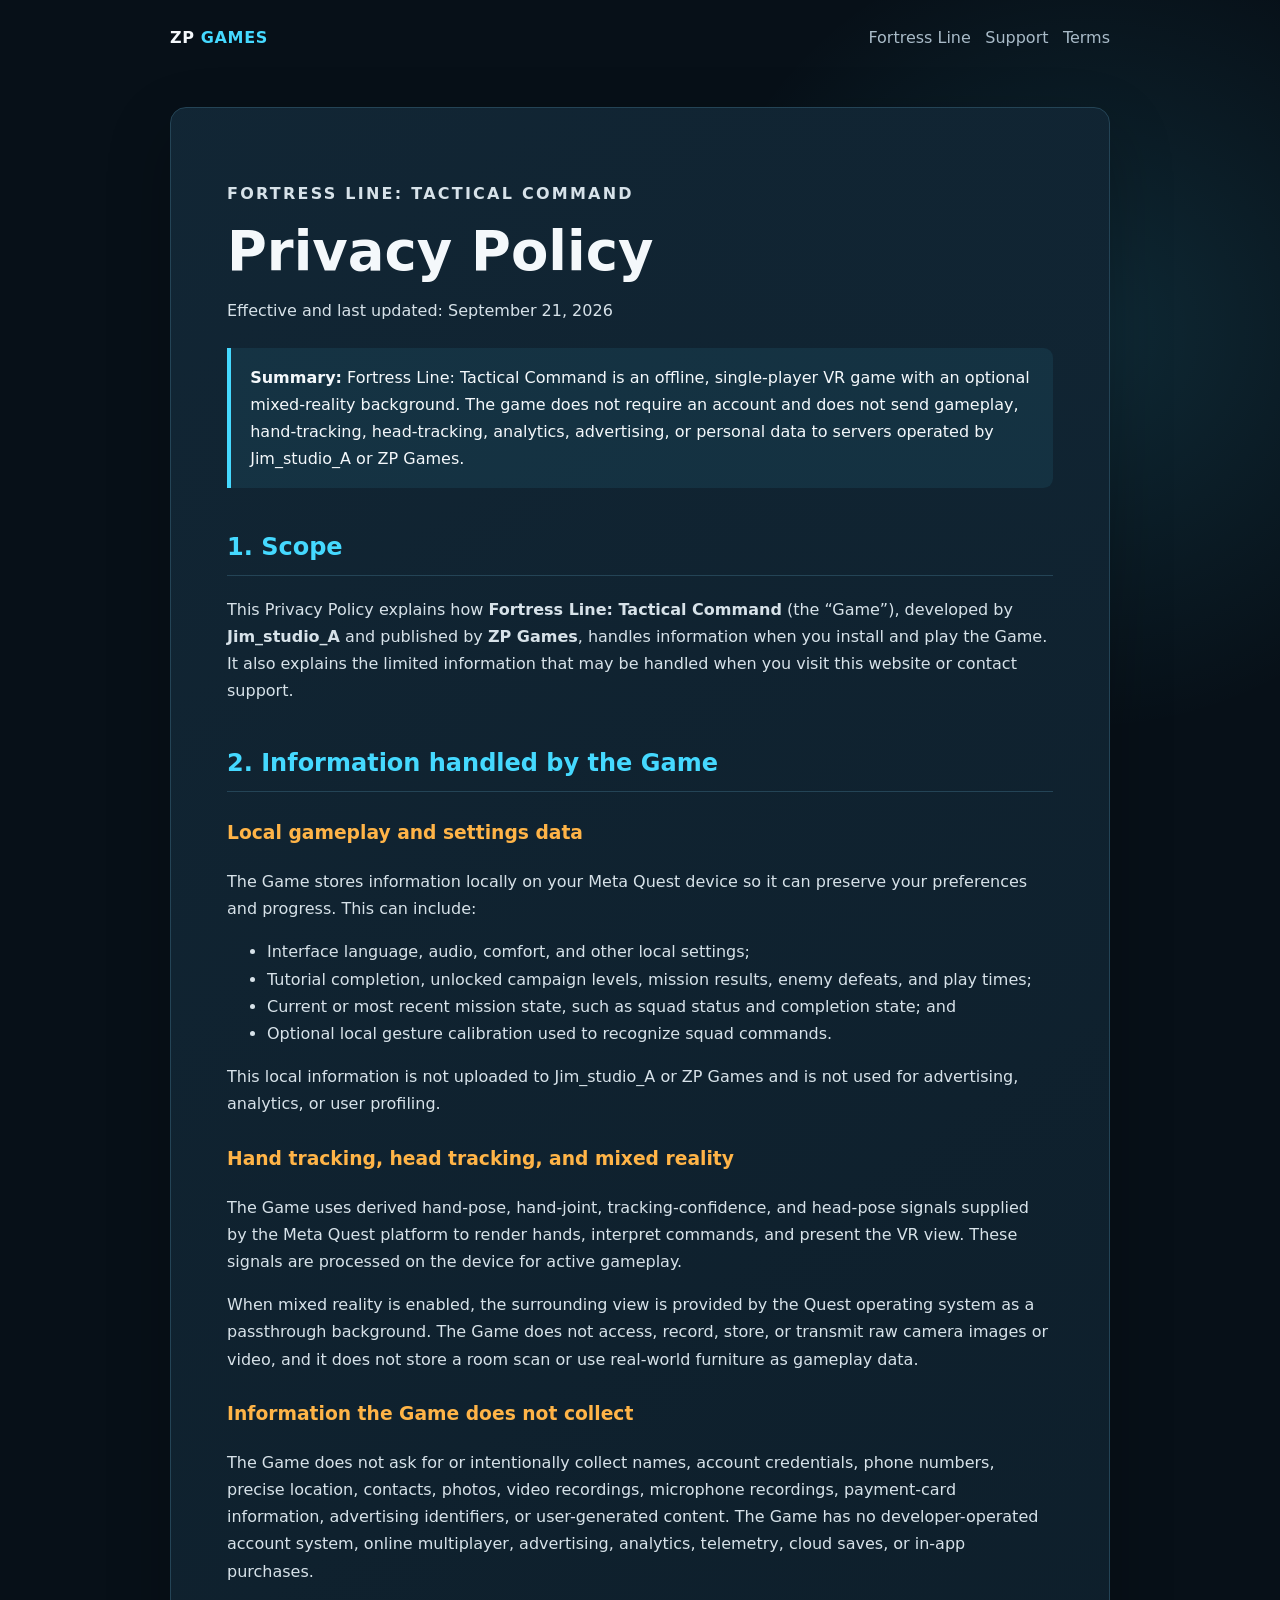
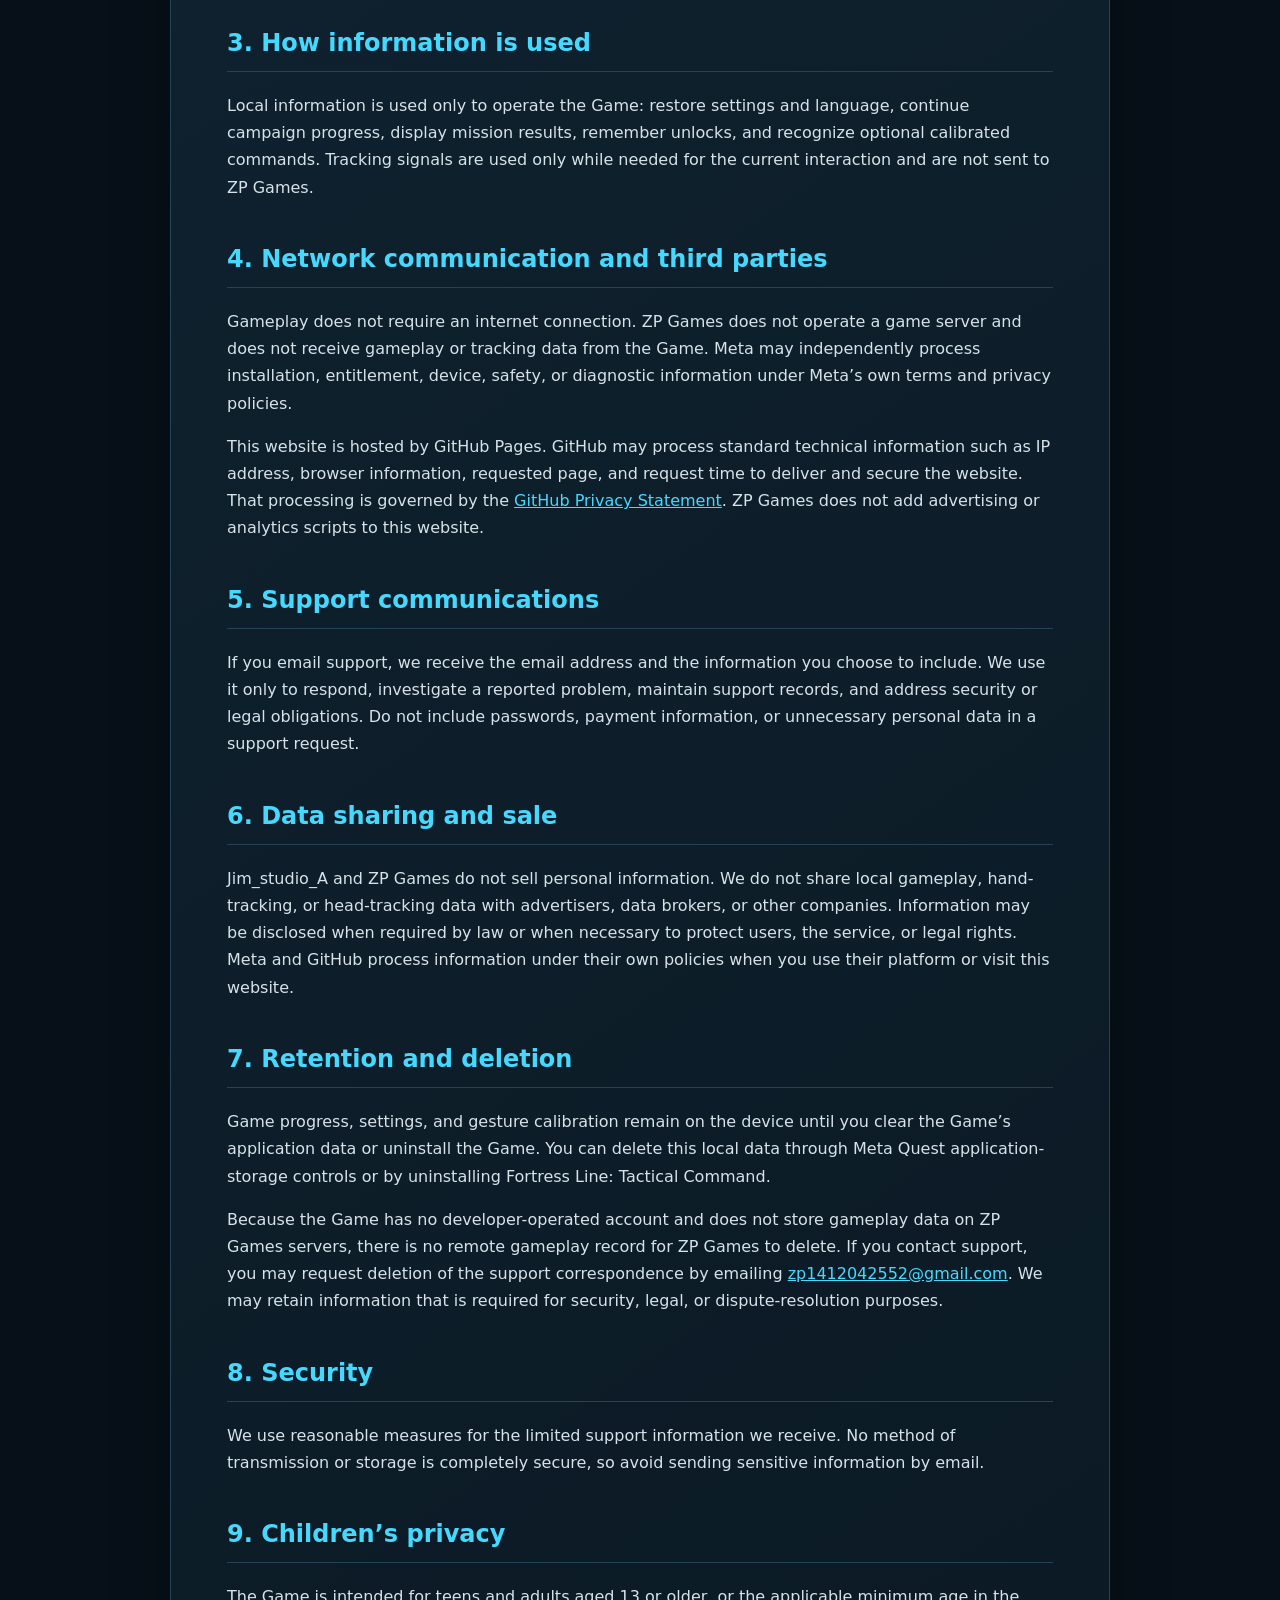
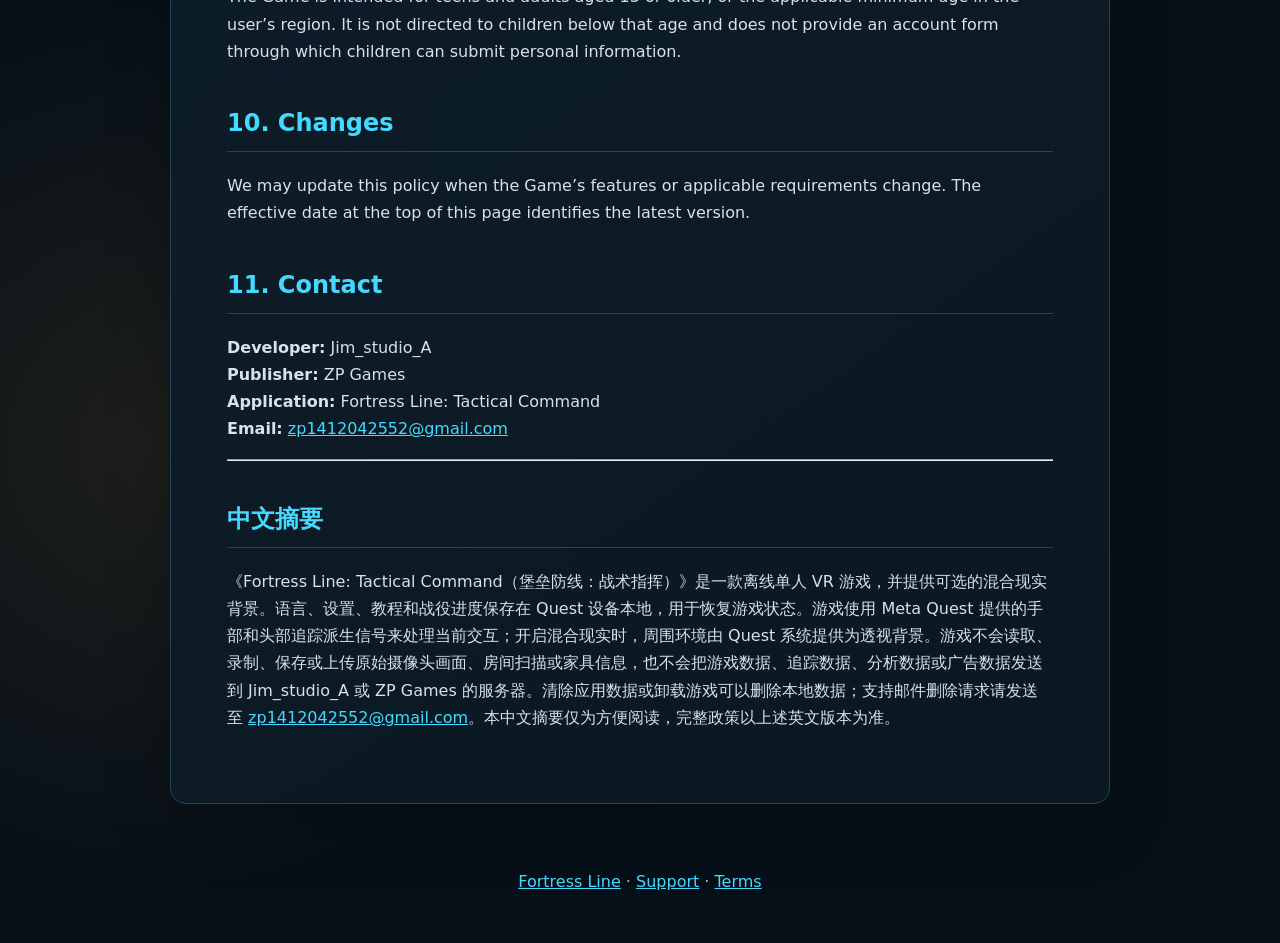
==== privacy-policy.html @ 0b3c32a4 "Add Fortress Line website and privacy policy" ====
<!doctype html>
<html lang="en">
<head>
    <meta charset="utf-8">
    <meta name="viewport" content="width=device-width, initial-scale=1">
    <meta name="description" content="Privacy Policy for Fortress Line: Tactical Command, developed by Jim_studio_A and published by ZP Games.">
    <title>Fortress Line Privacy Policy</title>
    <link rel="icon" href="favicon.svg" type="image/svg+xml">
    <link rel="stylesheet" href="styles.css">
</head>
<body>
    <header class="site-header">
        <a class="brand" href="index.html">ZP <span>GAMES</span></a>
        <nav aria-label="Fortress Line navigation">
            <a href="index.html">Fortress Line</a>
            <a href="support.html">Support</a>
            <a href="terms-of-service.html">Terms</a>
        </nav>
    </header>
    <main class="panel content">
        <p class="eyebrow">Fortress Line: Tactical Command</p>
        <h1>Privacy Policy</h1>
        <p class="meta">Effective and last updated: September 21, 2026</p>

        <div class="notice"><strong>Summary:</strong> Fortress Line: Tactical Command is an offline, single-player VR game with an optional mixed-reality background. The game does not require an account and does not send gameplay, hand-tracking, head-tracking, analytics, advertising, or personal data to servers operated by Jim_studio_A or ZP Games.</div>

        <h2>1. Scope</h2>
        <p>This Privacy Policy explains how <strong>Fortress Line: Tactical Command</strong> (the “Game”), developed by <strong>Jim_studio_A</strong> and published by <strong>ZP Games</strong>, handles information when you install and play the Game. It also explains the limited information that may be handled when you visit this website or contact support.</p>

        <h2>2. Information handled by the Game</h2>
        <h3>Local gameplay and settings data</h3>
        <p>The Game stores information locally on your Meta Quest device so it can preserve your preferences and progress. This can include:</p>
        <ul>
            <li>Interface language, audio, comfort, and other local settings;</li>
            <li>Tutorial completion, unlocked campaign levels, mission results, enemy defeats, and play times;</li>
            <li>Current or most recent mission state, such as squad status and completion state; and</li>
            <li>Optional local gesture calibration used to recognize squad commands.</li>
        </ul>
        <p>This local information is not uploaded to Jim_studio_A or ZP Games and is not used for advertising, analytics, or user profiling.</p>

        <h3>Hand tracking, head tracking, and mixed reality</h3>
        <p>The Game uses derived hand-pose, hand-joint, tracking-confidence, and head-pose signals supplied by the Meta Quest platform to render hands, interpret commands, and present the VR view. These signals are processed on the device for active gameplay.</p>
        <p>When mixed reality is enabled, the surrounding view is provided by the Quest operating system as a passthrough background. The Game does not access, record, store, or transmit raw camera images or video, and it does not store a room scan or use real-world furniture as gameplay data.</p>

        <h3>Information the Game does not collect</h3>
        <p>The Game does not ask for or intentionally collect names, account credentials, phone numbers, precise location, contacts, photos, video recordings, microphone recordings, payment-card information, advertising identifiers, or user-generated content. The Game has no developer-operated account system, online multiplayer, advertising, analytics, telemetry, cloud saves, or in-app purchases.</p>

        <h2>3. How information is used</h2>
        <p>Local information is used only to operate the Game: restore settings and language, continue campaign progress, display mission results, remember unlocks, and recognize optional calibrated commands. Tracking signals are used only while needed for the current interaction and are not sent to ZP Games.</p>

        <h2>4. Network communication and third parties</h2>
        <p>Gameplay does not require an internet connection. ZP Games does not operate a game server and does not receive gameplay or tracking data from the Game. Meta may independently process installation, entitlement, device, safety, or diagnostic information under Meta’s own terms and privacy policies.</p>
        <p>This website is hosted by GitHub Pages. GitHub may process standard technical information such as IP address, browser information, requested page, and request time to deliver and secure the website. That processing is governed by the <a href="https://docs.github.com/en/site-policy/privacy-policies/github-general-privacy-statement" target="_blank" rel="noopener noreferrer">GitHub Privacy Statement</a>. ZP Games does not add advertising or analytics scripts to this website.</p>

        <h2>5. Support communications</h2>
        <p>If you email support, we receive the email address and the information you choose to include. We use it only to respond, investigate a reported problem, maintain support records, and address security or legal obligations. Do not include passwords, payment information, or unnecessary personal data in a support request.</p>

        <h2>6. Data sharing and sale</h2>
        <p>Jim_studio_A and ZP Games do not sell personal information. We do not share local gameplay, hand-tracking, or head-tracking data with advertisers, data brokers, or other companies. Information may be disclosed when required by law or when necessary to protect users, the service, or legal rights. Meta and GitHub process information under their own policies when you use their platform or visit this website.</p>

        <h2>7. Retention and deletion</h2>
        <p>Game progress, settings, and gesture calibration remain on the device until you clear the Game’s application data or uninstall the Game. You can delete this local data through Meta Quest application-storage controls or by uninstalling Fortress Line: Tactical Command.</p>
        <p>Because the Game has no developer-operated account and does not store gameplay data on ZP Games servers, there is no remote gameplay record for ZP Games to delete. If you contact support, you may request deletion of the support correspondence by emailing <a href="mailto:zp1412042552@gmail.com">zp1412042552@gmail.com</a>. We may retain information that is required for security, legal, or dispute-resolution purposes.</p>

        <h2>8. Security</h2>
        <p>We use reasonable measures for the limited support information we receive. No method of transmission or storage is completely secure, so avoid sending sensitive information by email.</p>

        <h2>9. Children’s privacy</h2>
        <p>The Game is intended for teens and adults aged 13 or older, or the applicable minimum age in the user’s region. It is not directed to children below that age and does not provide an account form through which children can submit personal information.</p>

        <h2>10. Changes</h2>
        <p>We may update this policy when the Game’s features or applicable requirements change. The effective date at the top of this page identifies the latest version.</p>

        <h2>11. Contact</h2>
        <p><strong>Developer:</strong> Jim_studio_A<br>
        <strong>Publisher:</strong> ZP Games<br>
        <strong>Application:</strong> Fortress Line: Tactical Command<br>
        <strong>Email:</strong> <a href="mailto:zp1412042552@gmail.com">zp1412042552@gmail.com</a></p>

        <hr>
        <h2 lang="zh-CN">中文摘要</h2>
        <p lang="zh-CN">《Fortress Line: Tactical Command（堡垒防线：战术指挥）》是一款离线单人 VR 游戏，并提供可选的混合现实背景。语言、设置、教程和战役进度保存在 Quest 设备本地，用于恢复游戏状态。游戏使用 Meta Quest 提供的手部和头部追踪派生信号来处理当前交互；开启混合现实时，周围环境由 Quest 系统提供为透视背景。游戏不会读取、录制、保存或上传原始摄像头画面、房间扫描或家具信息，也不会把游戏数据、追踪数据、分析数据或广告数据发送到 Jim_studio_A 或 ZP Games 的服务器。清除应用数据或卸载游戏可以删除本地数据；支持邮件删除请求请发送至 <a href="mailto:zp1412042552@gmail.com">zp1412042552@gmail.com</a>。本中文摘要仅为方便阅读，完整政策以上述英文版本为准。</p>
    </main>
    <footer class="site-footer"><a href="index.html">Fortress Line</a> &middot; <a href="support.html">Support</a> &middot; <a href="terms-of-service.html">Terms</a></footer>
</body>
</html>
---- styles.css ----
:root {
    color-scheme: dark;
    --background: #071018;
    --surface: #0d1b26;
    --surface-strong: #122736;
    --text: #f4f8fb;
    --muted: #a9bbc8;
    --cyan: #45d9ff;
    --amber: #ffb447;
    --border: #244456;
    --max-width: 940px;
}

* {
    box-sizing: border-box;
}

html {
    scroll-behavior: smooth;
}

body {
    margin: 0;
    min-height: 100vh;
    font-family: Inter, ui-sans-serif, system-ui, -apple-system, BlinkMacSystemFont, "Segoe UI", sans-serif;
    line-height: 1.7;
    color: var(--text);
    background:
        radial-gradient(circle at 85% 8%, rgba(69, 217, 255, 0.13), transparent 25rem),
        radial-gradient(circle at 12% 88%, rgba(255, 180, 71, 0.09), transparent 28rem),
        var(--background);
}

a {
    color: var(--cyan);
}

a:hover,
a:focus-visible {
    color: #a6eeff;
}

.site-header,
.site-footer,
main {
    width: min(calc(100% - 2rem), var(--max-width));
    margin-inline: auto;
}

.site-header {
    display: flex;
    align-items: center;
    justify-content: space-between;
    gap: 1rem;
    padding-block: 1.5rem;
}

.brand {
    color: var(--text);
    font-weight: 800;
    letter-spacing: 0.04em;
    text-decoration: none;
}

.brand span {
    color: var(--cyan);
}

nav {
    display: flex;
    flex-wrap: wrap;
    gap: 0.9rem;
}

nav a {
    color: var(--muted);
    text-decoration: none;
}

.hero,
.panel {
    border: 1px solid var(--border);
    border-radius: 1rem;
    background: linear-gradient(145deg, rgba(18, 39, 54, 0.95), rgba(10, 24, 34, 0.95));
    box-shadow: 0 1.5rem 4rem rgba(0, 0, 0, 0.24);
}

.hero {
    padding: clamp(2rem, 7vw, 5rem);
    margin-block: 2rem;
}

.hero h1,
.content h1 {
    margin: 0 0 0.7rem;
    font-size: clamp(2.3rem, 7vw, 4.8rem);
    line-height: 1.05;
}

.eyebrow {
    color: var(--amber);
    font-weight: 800;
    letter-spacing: 0.14em;
    text-transform: uppercase;
}

.lead {
    max-width: 67ch;
    color: var(--muted);
    font-size: 1.12rem;
}

.link-grid {
    display: grid;
    grid-template-columns: repeat(2, minmax(0, 1fr));
    gap: 0.85rem;
    margin-top: 1.5rem;
}

.link-card {
    display: block;
    border: 1px solid var(--border);
    border-radius: 0.7rem;
    padding: 0.9rem 1rem;
    color: var(--text);
    background: rgba(69, 217, 255, 0.08);
    font-weight: 700;
    text-decoration: none;
}

.content {
    padding: clamp(1.5rem, 5vw, 3.5rem);
    margin-block: 2rem;
}

.content h1 {
    font-size: clamp(2rem, 6vw, 3.4rem);
}

.content h2 {
    margin-top: 2.4rem;
    padding-bottom: 0.45rem;
    border-bottom: 1px solid var(--border);
    color: var(--cyan);
}

.content h3 {
    margin-top: 1.6rem;
    color: var(--amber);
}

.content p,
.content li {
    color: #d7e2e9;
}

.notice {
    margin-block: 1.5rem;
    padding: 1rem 1.2rem;
    border-left: 0.25rem solid var(--cyan);
    border-radius: 0 0.6rem 0.6rem 0;
    background: rgba(69, 217, 255, 0.08);
}

.meta {
    color: var(--muted);
}

.site-footer {
    padding-block: 2rem 3rem;
    color: var(--muted);
    text-align: center;
}

@media (max-width: 620px) {
    .site-header {
        align-items: flex-start;
        flex-direction: column;
    }

    .link-grid {
        grid-template-columns: 1fr;
    }
}
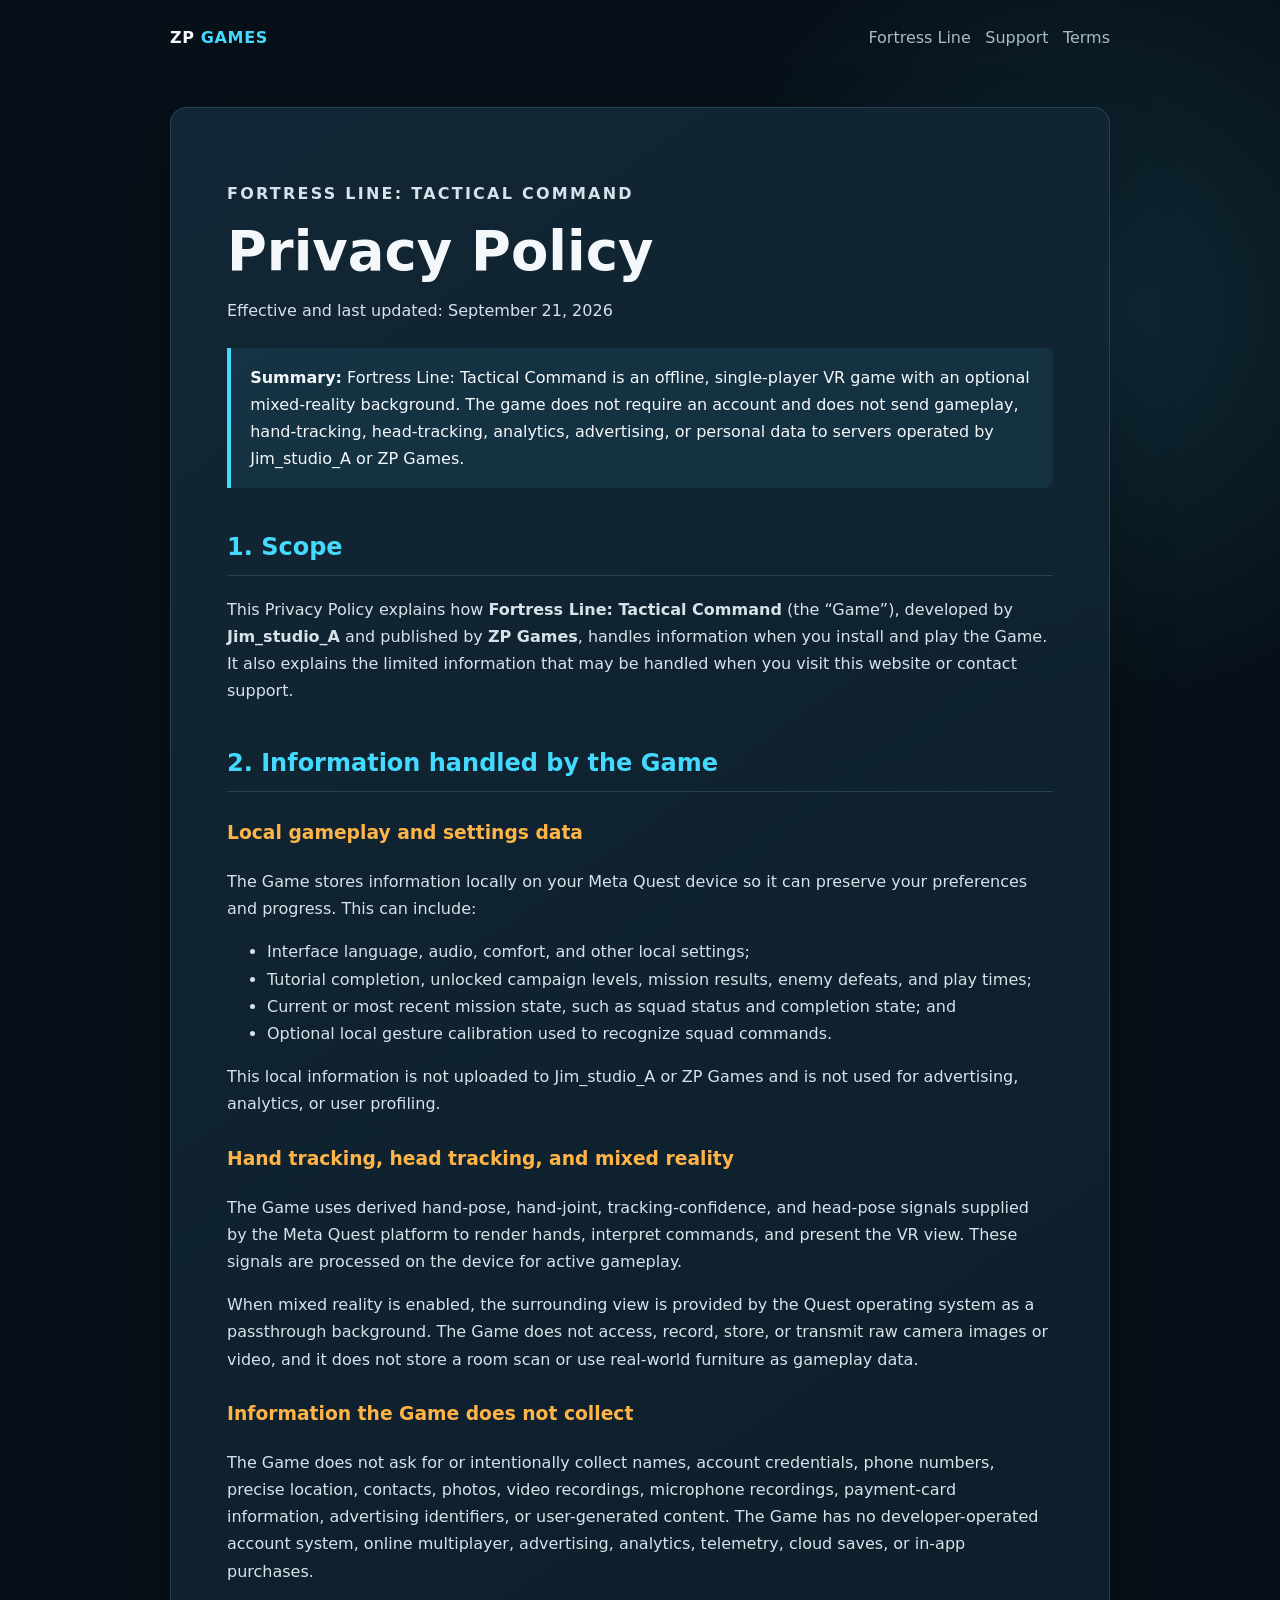
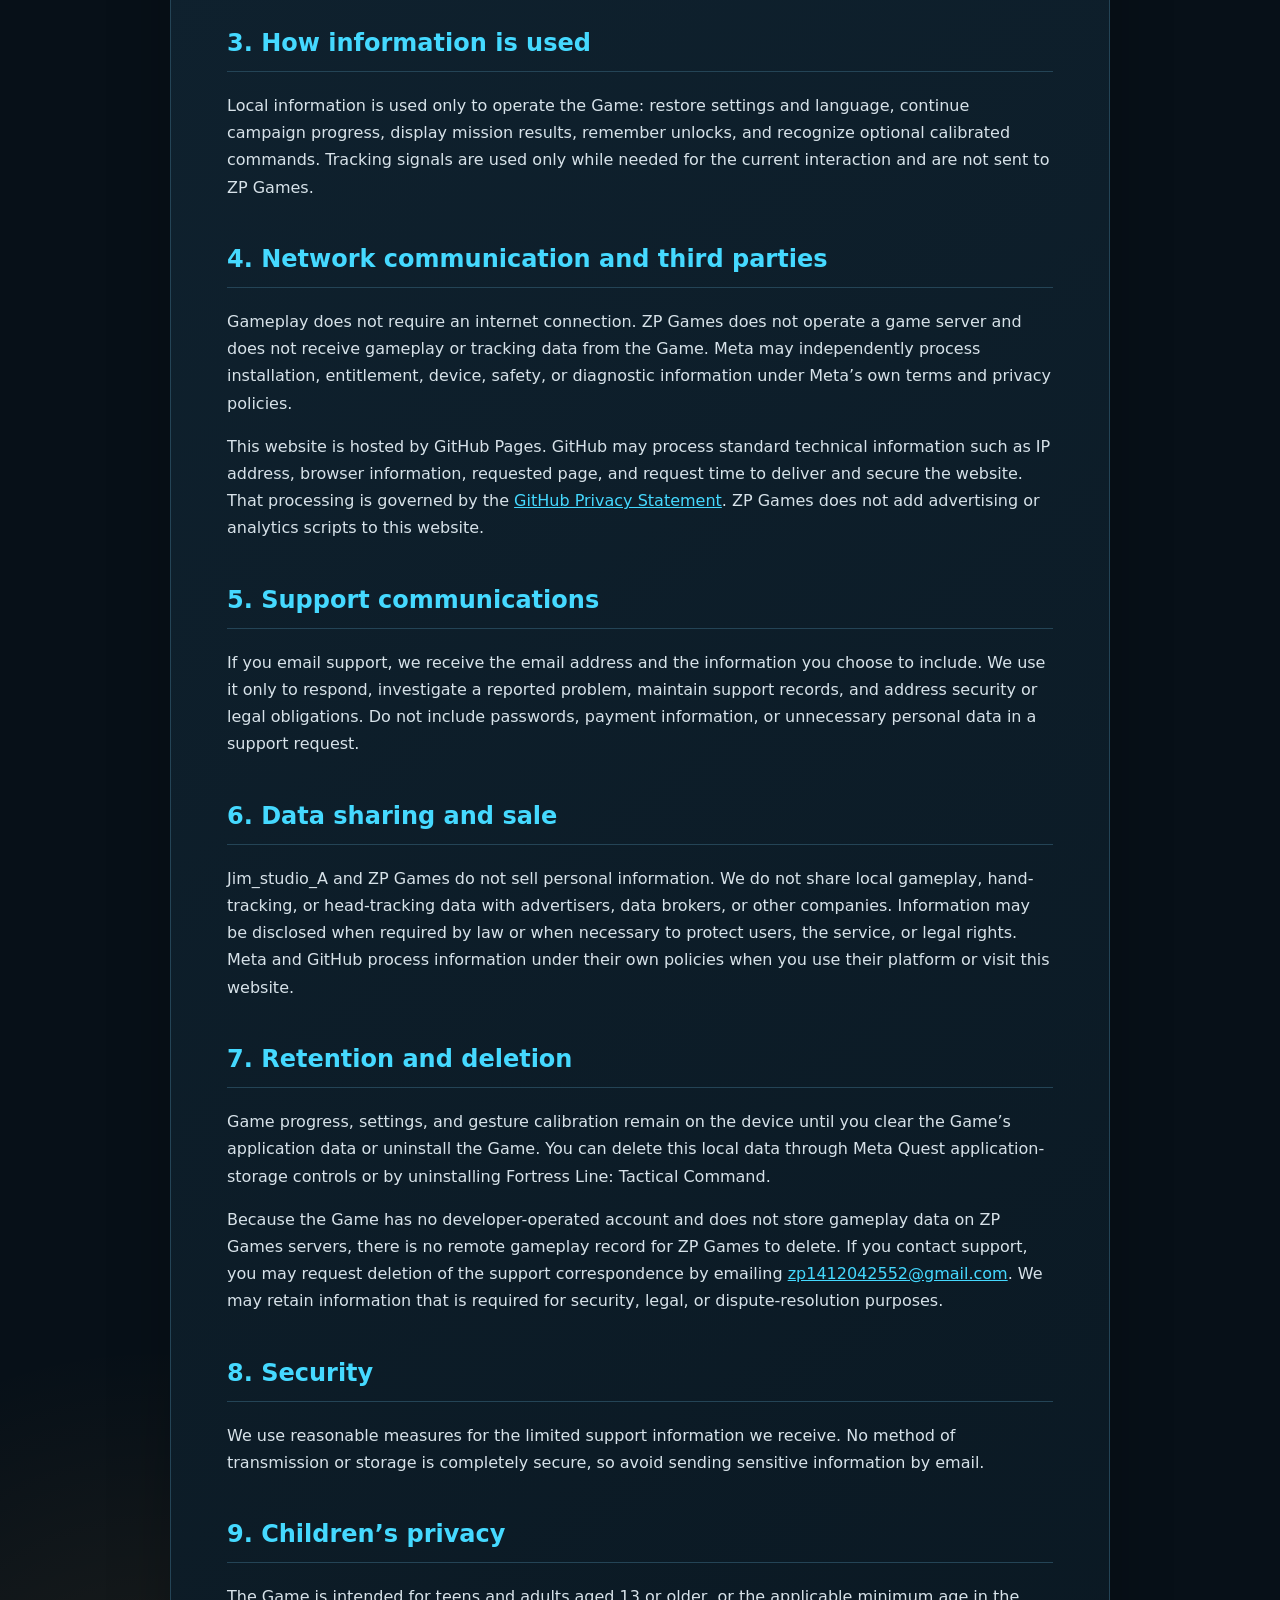
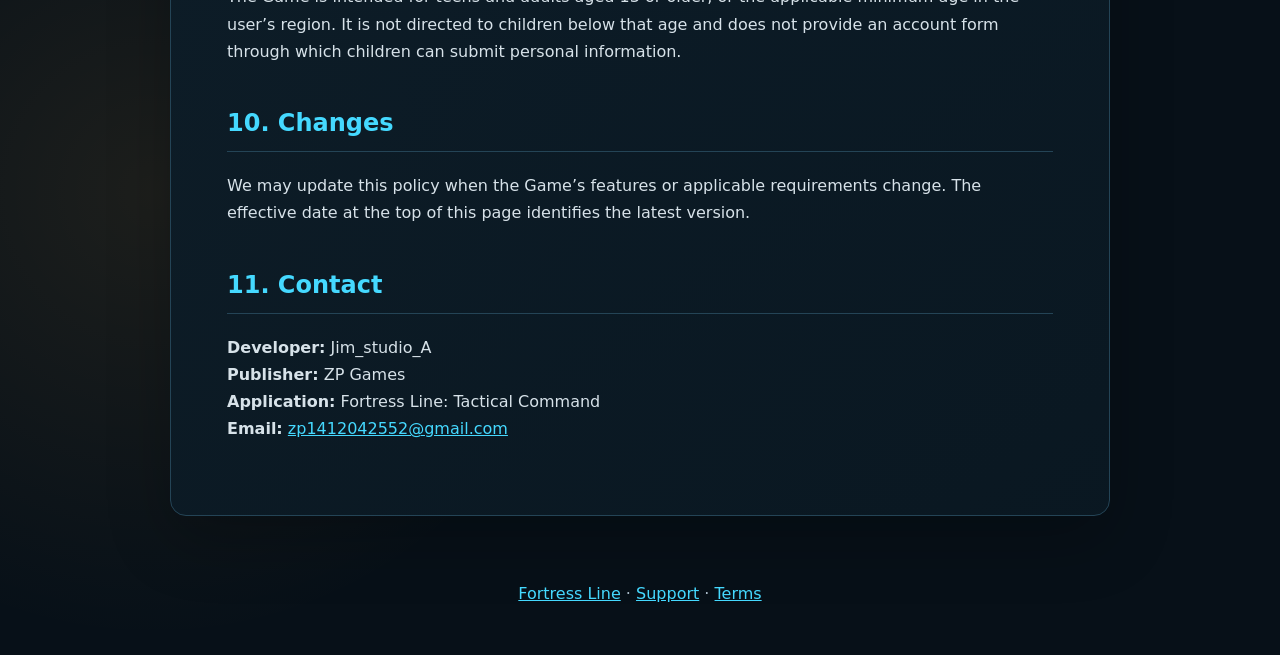
==== commit 041b58df: "Keep privacy policy English only" ====
--- a/privacy-policy.html
+++ b/privacy-policy.html
@@ -77,9 +77,6 @@
         <strong>Application:</strong> Fortress Line: Tactical Command<br>
         <strong>Email:</strong> <a href="mailto:zp1412042552@gmail.com">zp1412042552@gmail.com</a></p>
 
-        <hr>
-        <h2 lang="zh-CN">中文摘要</h2>
-        <p lang="zh-CN">《Fortress Line: Tactical Command（堡垒防线：战术指挥）》是一款离线单人 VR 游戏，并提供可选的混合现实背景。语言、设置、教程和战役进度保存在 Quest 设备本地，用于恢复游戏状态。游戏使用 Meta Quest 提供的手部和头部追踪派生信号来处理当前交互；开启混合现实时，周围环境由 Quest 系统提供为透视背景。游戏不会读取、录制、保存或上传原始摄像头画面、房间扫描或家具信息，也不会把游戏数据、追踪数据、分析数据或广告数据发送到 Jim_studio_A 或 ZP Games 的服务器。清除应用数据或卸载游戏可以删除本地数据；支持邮件删除请求请发送至 <a href="mailto:zp1412042552@gmail.com">zp1412042552@gmail.com</a>。本中文摘要仅为方便阅读，完整政策以上述英文版本为准。</p>
     </main>
     <footer class="site-footer"><a href="index.html">Fortress Line</a> &middot; <a href="support.html">Support</a> &middot; <a href="terms-of-service.html">Terms</a></footer>
 </body>
